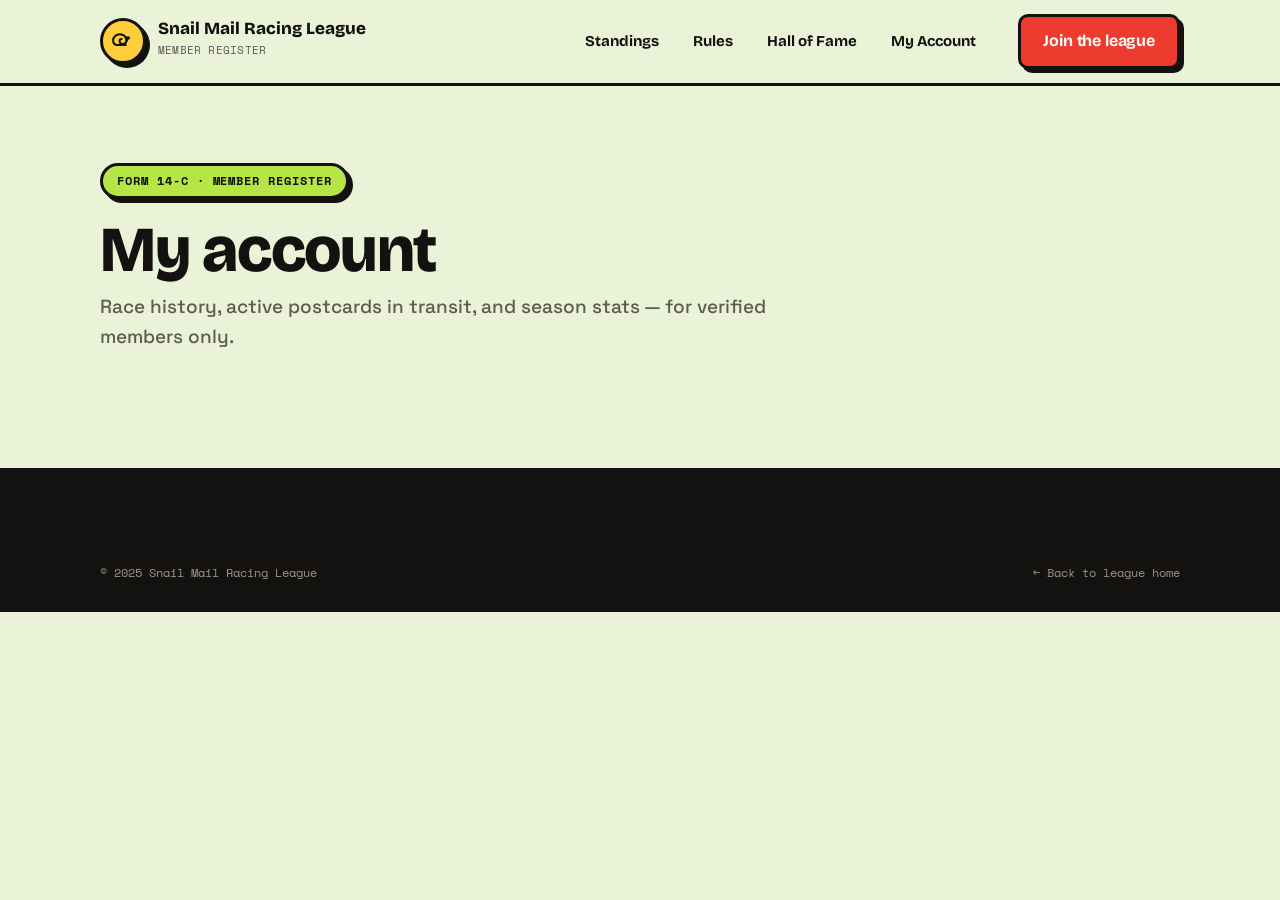
==== account/index.html @ 1b7a79d8 "Add Wix Headless integration and member account pages. Wire CMS, forms, blog, and events on the home" ====
<!DOCTYPE html>
<html lang="en">
<head>
<meta charset="UTF-8" />
<meta name="viewport" content="width=device-width, initial-scale=1.0" />
<title>My Account — Snail Mail Racing League</title>
<meta name="description" content="Member login, race history, and active postcards in transit for the Snail Mail Racing League." />
<link rel="preconnect" href="https://fonts.googleapis.com">
<link rel="preconnect" href="https://fonts.gstatic.com" crossorigin>
<link href="https://fonts.googleapis.com/css2?family=Bricolage+Grotesque:opsz,wght@12..96,500;12..96,600;12..96,700;12..96,800&family=Space+Grotesk:wght@400;500;600;700&family=Space+Mono:wght@400;700&display=swap" rel="stylesheet">
<link rel="stylesheet" href="../styles.css" />
<link rel="stylesheet" href="account.css" />
<script>
window.WIX_CONFIG = {"siteId":"56d7087c-434a-45a1-a38b-277ff14c6016","clientId":"5b263943-273d-425f-b980-0eb2873c2864","cms":{"collections":{"standings":"StandingsRow","hallOfFame":"LegendaryDelivery","testimonials":"MemberTestimonial","memberRaces":"MemberRace"}},"form":{"formId":"121851fd-1c38-4a16-9047-cd9281657eea","targets":["full_name","email","country","preferred_race_format","message"]}};
</script>
</head>
<body>

<header>
  <div class="wrap nav">
    <a class="brand" href="/" aria-label="Snail Mail Racing League home">
      <span class="crest" aria-hidden="true">
        <svg viewBox="0 0 100 100" fill="none"><g stroke="#141210" stroke-width="6" fill="none" stroke-linecap="round" stroke-linejoin="round"><path d="M34 62 c-8 0 -13 -6 -13 -14 c0 -10 9 -18 20 -18 c11 0 19 8 19 18 c0 6 -5 11 -11 11 c-5 0 -9 -4 -9 -9 c0 -4 3 -6 6 -6"/><path d="M34 62 h24"/><path d="M58 55 l8 -16 M64 39 l4 3 M60 40 l4 3"/></g></svg>
      </span>
      <span><span class="bt">Snail Mail Racing League</span><span class="bs">Member Register</span></span>
    </a>
    <nav class="navlinks" aria-label="Primary">
      <a href="/#standings">Standings</a>
      <a href="/#rules">Rules</a>
      <a href="/#hall-of-fame">Hall of Fame</a>
      <a href="/account/index.html" aria-current="page">My Account</a>
    </nav>
    <a href="/#register" class="btn nav-join">Join the league</a>
  </div>
</header>

<main class="section account-page">
  <div class="wrap">
    <span class="eyebrow">Form 14-C · Member Register</span>
    <h1 class="section-title">My account</h1>
    <p class="section-lede">Race history, active postcards in transit, and season stats — for verified members only.</p>

    <!-- logged out -->
    <div id="guestView" class="account-card" hidden>
      <h2>Sign in to view your races</h2>
      <p>Log in with your league member account to see postcards in transit and past season entries. New members can register on the Wix login page — it is the same flow.</p>
      <button type="button" class="btn btn--lg" id="loginBtn">Log in / Sign up</button>
      <p class="ref" style="margin-top:16px">No account yet? <a href="/#register" class="linkarrow">Join the league first</a></p>
    </div>

    <!-- logged in -->
    <div id="memberView" hidden>
      <div class="account-grid">
        <section class="account-card profile-card">
          <img id="avatar" class="avatar" alt="" width="88" height="88" hidden />
          <div>
            <h2 id="displayName">Member</h2>
            <p id="memberEmail" class="muted"></p>
            <p id="memberSince" class="ref"></p>
            <button type="button" class="btn btn--ghost" id="logoutBtn" style="margin-top:14px">Log out</button>
          </div>
        </section>

        <section class="account-card stats-card">
          <h3>Season stats</h3>
          <ul class="stat-list">
            <li><b id="statSeasons">—</b><span>seasons competed</span></li>
            <li><b id="statTransit">—</b><span>postcards in transit</span></li>
            <li><b id="statBest">—</b><span>longest active transit (days)</span></li>
          </ul>
        </section>
      </div>

      <section class="account-card" style="margin-top:22px">
        <h3>Active postcards in transit</h3>
        <p class="muted" style="margin-bottom:16px">Entries tied to your member account. Empty is normal for a new racer.</p>
        <div class="table-frame">
          <div class="table-scroll">
            <table class="standings account-table">
              <thead>
                <tr>
                  <th scope="col">Route</th>
                  <th scope="col">Season</th>
                  <th scope="col">Days in transit</th>
                  <th scope="col">Status</th>
                </tr>
              </thead>
              <tbody id="raceBody"></tbody>
            </table>
          </div>
        </div>
        <p id="raceEmpty" class="ref" hidden>No active entries yet. <a href="/#register">Register for this season</a>.</p>
      </section>
    </div>

    <p id="loadErr" class="err" style="display:none;margin-top:16px"></p>
  </div>
</main>

<footer id="contact" style="margin-top:40px">
  <div class="wrap">
    <div class="foot-bottom" style="border-top:none;padding-top:0">
      <span>© 2025 Snail Mail Racing League</span>
      <span><a href="/">← Back to league home</a></span>
    </div>
  </div>
</footer>

<script type="module" src="account.mjs"></script>
</body>
</html>
---- styles.css ----
/* ============================================================
   SNAIL MAIL RACING LEAGUE — Neo-brutalist postal sticker-book
   ============================================================ */
:root{
  --bg:#EAF3D7;        /* pale slime wash — deliberately NOT sepia cream */
  --paper:#FFFEF9;     /* bright card surface */
  --ink:#141210;       /* near-black: text + every outline */
  --muted:#5F5A4E;
  --red:#EE3B2F;       /* poppy postal red */
  --blue:#2F63FF;      /* electric airmail blue */
  --lime:#B6E645;      /* snail-slime green, the loud accent */
  --yellow:#FFCE3A;    /* stamp yellow */
  --pink:#FF7DB0;      /* sticker pink */

  --disp:"Bricolage Grotesque", system-ui, sans-serif;
  --body:"Space Grotesk", system-ui, sans-serif;
  --mono:"Space Mono", ui-monospace, monospace;

  --maxw:1200px;
  --pad:clamp(18px,5vw,60px);
  --sec:clamp(60px,8vw,110px);

  --bd:3px solid var(--ink);
  --sh:6px 6px 0 var(--ink);
  --sh-sm:4px 4px 0 var(--ink);
  --sh-lg:10px 10px 0 var(--ink);
}

*{box-sizing:border-box;margin:0;padding:0}
html{scroll-behavior:smooth}
@media (prefers-reduced-motion: reduce){
  html{scroll-behavior:auto}
  *,*::before,*::after{animation-duration:.001ms!important;animation-iteration-count:1!important;transition-duration:.001ms!important}
  .reveal{opacity:1!important;transform:none!important}
  .marquee__track{animation:none!important}
}

body{
  font-family:var(--body);
  background:var(--bg);
  color:var(--ink);
  line-height:1.55;
  -webkit-font-smoothing:antialiased;
  overflow-x:hidden;
}
img,svg{display:block;max-width:100%}
a{color:inherit;text-decoration:none}
button{font-family:inherit;cursor:pointer;border:none;background:none;color:inherit}
:focus-visible{outline:3px solid var(--blue);outline-offset:3px}

/* ---------- shared type ---------- */
h1,h2,h3,h4{font-family:var(--disp);line-height:1.02;letter-spacing:-.02em;font-weight:800}
.eyebrow{
  display:inline-block;font-family:var(--mono);font-weight:700;font-size:12px;
  letter-spacing:.08em;text-transform:uppercase;color:var(--ink);
  background:var(--lime);border:var(--bd);border-radius:999px;
  padding:6px 14px;box-shadow:var(--sh-sm);
}
.ref{font-family:var(--mono);font-size:11px;letter-spacing:.04em;color:var(--muted);text-transform:uppercase}
.section-title{font-family:var(--disp);font-weight:800;font-size:clamp(32px,6vw,64px);margin:18px 0 10px}
.section-lede{font-size:clamp(15px,2vw,19px);color:var(--muted);max-width:58ch;font-weight:500}

/* ---------- layout ---------- */
.wrap{max-width:var(--maxw);margin:0 auto;padding-inline:var(--pad)}
.section{padding-block:var(--sec);position:relative;overflow:hidden}
.section--tint{background:var(--paper);border-block:var(--bd)}
.section--dark{background:var(--ink);color:var(--paper)}
.section + .section--tint{border-top:var(--bd)}

/* section corner sticker */
.stamp-wm{position:absolute;width:132px;height:132px;z-index:0;pointer-events:none;
  filter:drop-shadow(4px 4px 0 rgba(20,18,16,.9));transform:rotate(-9deg)}
.stamp-wm svg{width:100%;height:100%}
.section > .wrap{position:relative;z-index:1}

/* ---------- buttons ---------- */
.btn{
  display:inline-flex;align-items:center;justify-content:center;gap:8px;
  font-family:var(--disp);font-weight:700;font-size:16px;letter-spacing:-.01em;
  background:var(--red);color:var(--paper);
  border:var(--bd);border-radius:10px;padding:12px 22px;
  box-shadow:var(--sh-sm);transition:transform .08s ease, box-shadow .08s ease;
}
.btn:hover{transform:translate(3px,3px);box-shadow:1px 1px 0 var(--ink)}
.btn:active{transform:translate(4px,4px);box-shadow:0 0 0 var(--ink)}
.btn--lg{font-size:19px;padding:16px 30px;border-radius:12px;box-shadow:var(--sh)}
.btn--lg:hover{transform:translate(3px,3px);box-shadow:3px 3px 0 var(--ink)}
.btn--ghost{background:var(--paper);color:var(--ink)}
.btn--lime{background:var(--lime);color:var(--ink)}
.btn--light{background:var(--paper);color:var(--ink)}

/* ---------- marquee ticker ---------- */
.marquee{background:var(--ink);color:var(--lime);border-bottom:var(--bd);overflow:hidden;
  font-family:var(--mono);font-weight:700;font-size:13px;letter-spacing:.05em;text-transform:uppercase}
.marquee__track{display:inline-flex;white-space:nowrap;padding-block:9px;animation:scroll 26s linear infinite}
.marquee__track span{padding-inline:26px}
.marquee__track .snl{color:var(--yellow)}
@keyframes scroll{from{transform:translateX(0)}to{transform:translateX(-50%)}}

/* ---------- header ---------- */
header{position:sticky;top:0;z-index:200;background:var(--bg);border-bottom:var(--bd)}
.nav{display:flex;align-items:center;gap:22px;padding-block:14px}
.brand{display:flex;align-items:center;gap:12px;flex-shrink:0}
.brand .crest{width:46px;height:46px;background:var(--yellow);border:var(--bd);border-radius:50%;
  display:grid;place-items:center;box-shadow:var(--sh-sm);flex-shrink:0}
.brand .crest svg{width:34px;height:34px}
.brand .bt{font-family:var(--disp);font-weight:800;font-size:17px;line-height:1;display:block}
.brand .bs{font-family:var(--mono);font-size:10.5px;color:var(--muted);letter-spacing:.02em;text-transform:uppercase}
.navlinks{display:flex;gap:6px;margin-left:auto}
.navlinks a{font-family:var(--disp);font-weight:700;font-size:15px;padding:8px 12px;border-radius:8px;border:2px solid transparent}
.navlinks a:hover{background:var(--lime);border:var(--bd)}
.nav-join{margin-left:6px}
.hamburger{display:none;width:46px;height:46px;border:var(--bd);border-radius:10px;background:var(--lime);
  box-shadow:var(--sh-sm);position:relative}
.hamburger span,.hamburger span::before,.hamburger span::after{
  content:"";position:absolute;left:50%;transform:translateX(-50%);width:22px;height:3px;background:var(--ink);border-radius:2px}
.hamburger span{top:50%;margin-top:-1.5px}
.hamburger span::before{top:-7px}.hamburger span::after{top:7px}
.mobile-menu{display:none;flex-direction:column;gap:8px;padding:16px var(--pad);border-bottom:var(--bd);background:var(--bg)}
.mobile-menu.open{display:flex}
.mobile-menu a{font-family:var(--disp);font-weight:700;font-size:18px;padding:8px 0}
.mobile-menu a.btn{padding:14px;justify-content:center}

/* ---------- hero ---------- */
.hero{padding-block:clamp(40px,6vw,86px);position:relative}
.hero .wrap{display:grid;grid-template-columns:1.05fr .95fr;gap:clamp(24px,4vw,56px);align-items:center}
.hero-copy h1{font-size:clamp(48px,9vw,104px);font-weight:800;margin:20px 0 6px;letter-spacing:-.03em}
.hero-copy h1 .ghost{display:block;visibility:hidden;height:0;overflow:hidden}
.hero-copy h1 .typed{display:inline}
.hero .u-line{display:block;height:16px;width:min(340px,70%);background:var(--lime);border:var(--bd);border-radius:999px;
  margin:6px 0 22px;box-shadow:var(--sh-sm)}
.caret{display:inline-block;width:.6ch;height:.86em;background:var(--red);margin-left:4px;transform:translateY(.08em);animation:blink 1s step-end infinite}
@keyframes blink{50%{opacity:0}}
.stat{font-size:16px;color:var(--ink);font-weight:500;margin-bottom:26px;max-width:46ch}
.stat b{font-family:var(--disp);font-weight:800;background:var(--yellow);border:2px solid var(--ink);border-radius:7px;padding:1px 8px;display:inline-block;box-shadow:2px 2px 0 var(--ink)}
.hero-cta{display:flex;gap:14px;flex-wrap:wrap}

.postcard-stage{position:relative;display:grid;place-items:center;min-height:360px}
.postcard{width:100%;max-width:520px}
.postcard.animate{animation:placein .7s cubic-bezier(.2,.8,.2,1) both}
@keyframes placein{from{opacity:0;transform:translateY(30px) rotate(-4deg)}to{opacity:1;transform:none}}
.stalks{transform-box:fill-box;transform-origin:bottom center;animation:wiggle 3.4s ease-in-out infinite}
@keyframes wiggle{0%,100%{transform:rotate(0)}25%{transform:rotate(4deg)}75%{transform:rotate(-4deg)}}

/* hero stickers */
.sticker{position:absolute;border:var(--bd);box-shadow:var(--sh);font-family:var(--mono);font-weight:700;
  text-transform:uppercase;transition:transform .12s ease;z-index:3}
.sticker:hover{transform:rotate(0) scale(1.05)}
.s-slow{top:2%;right:0;width:104px;height:104px;border-radius:50%;background:var(--yellow);
  display:grid;place-items:center;text-align:center;font-size:11px;line-height:1.15;color:var(--ink);
  padding:10px;transform:rotate(11deg)}
.s-mph{bottom:6%;left:-2%;width:88px;height:88px;border-radius:50%;background:var(--red);color:var(--paper);
  display:grid;place-items:center;text-align:center;transform:rotate(-8deg)}
.s-mph b{font-family:var(--disp);font-size:24px;display:block;line-height:.9}
.s-mph small{font-size:9px}
.s-since{top:44%;left:-4%;background:var(--blue);color:var(--paper);font-size:11px;padding:7px 12px;
  border-radius:8px;transform:rotate(-7deg)}

/* ---------- transit (bonus) dark block ---------- */
.transit-head{display:flex;gap:30px;justify-content:space-between;align-items:flex-end;flex-wrap:wrap;margin-bottom:36px}
.transit-head h2{font-size:clamp(30px,5vw,52px);color:var(--paper);margin-top:14px}
.transit-head p{max-width:40ch;color:#D9E6C4;font-weight:500}
.transit .eyebrow{background:var(--yellow)}
.leaders{display:grid;grid-template-columns:repeat(3,1fr);gap:20px}
.leader{background:var(--paper);color:var(--ink);border:var(--bd);border-radius:14px;padding:22px;box-shadow:var(--sh)}
.lead-rank{font-family:var(--mono);font-size:11px;text-transform:uppercase;letter-spacing:.06em;
  background:var(--lime);border:2px solid var(--ink);border-radius:999px;padding:3px 10px;display:inline-block}
.lead-route{font-family:var(--disp);font-weight:800;font-size:20px;margin:14px 0 2px}
.lead-handle{font-family:var(--mono);font-size:13px;color:var(--muted)}
.bignum{margin:16px 0 8px;line-height:.9}
.bignum .dval{font-family:var(--disp);font-weight:800;font-size:clamp(44px,7vw,66px);color:var(--red)}
.bignum small{display:block;font-family:var(--mono);font-size:11px;text-transform:uppercase;letter-spacing:.06em;color:var(--muted);margin-top:4px}
.clock{display:flex;align-items:baseline;gap:8px;border-top:2px dashed var(--ink);padding-top:12px}
.clock span{font-family:var(--mono);font-size:10px;text-transform:uppercase;letter-spacing:.08em;color:var(--muted)}
.clock b{font-family:var(--mono);font-weight:700;font-size:15px;margin-left:auto}

/* ---------- how it works ---------- */
.how-grid{display:grid;grid-template-columns:repeat(3,1fr);gap:22px;margin-top:40px}
.step{background:var(--paper);border:var(--bd);border-radius:16px;padding:28px;box-shadow:var(--sh);position:relative}
.step:nth-child(1){background:#FFF6D6}
.step:nth-child(2){background:#E7F0FF}
.step:nth-child(3){background:#EDFBCB}
.snum{position:absolute;top:-20px;left:24px;width:44px;height:44px;background:var(--ink);color:var(--paper);
  border-radius:50%;display:grid;place-items:center;font-family:var(--disp);font-weight:800;font-size:20px;border:var(--bd)}
.sicon{width:40px;height:40px;color:var(--ink);margin:14px 0 14px}
.step h3{font-size:22px;margin-bottom:8px}
.step p{font-size:14.5px;color:var(--muted);font-weight:500}

/* ---------- standings ---------- */
.standings-head{margin-bottom:34px}
.table-frame{background:var(--paper);border:var(--bd);border-radius:16px;box-shadow:var(--sh-lg);overflow:hidden}
.table-scroll{overflow-x:auto}
table.standings{width:100%;border-collapse:collapse;min-width:640px}
table.standings caption{text-align:left;font-family:var(--mono);font-size:11px;color:var(--muted);
  padding:14px 20px;text-transform:uppercase;letter-spacing:.04em;border-bottom:var(--bd)}
.standings thead th{background:var(--red);color:var(--paper);font-family:var(--mono);font-weight:700;
  font-size:11px;text-transform:uppercase;letter-spacing:.06em;text-align:left;padding:12px 16px}
.standings tbody td{padding:15px 16px;border-bottom:2px solid #EDE7D6;font-size:15px;vertical-align:middle}
.standings tbody tr:nth-child(even){background:#FBFAF2}
.standings tbody tr:last-child td{border-bottom:none}
.rk{font-family:var(--disp);font-weight:800;font-size:22px;width:52px}
.handle{font-family:var(--mono);font-size:13px;font-weight:700}
.flagcell{white-space:nowrap}.flagcell .fg{margin-right:8px;font-size:18px}
.days{font-family:var(--disp);font-weight:800;font-size:22px;white-space:nowrap}
.days small{font-family:var(--mono);font-weight:400;font-size:10px;color:var(--muted);margin-left:5px;text-transform:uppercase}
.badge{display:inline-block;font-family:var(--mono);font-weight:700;font-size:11px;text-transform:uppercase;
  letter-spacing:.04em;padding:4px 11px;border:2px solid var(--ink);border-radius:999px}
.badge--transit{background:var(--blue);color:var(--paper)}
.badge--arrived{background:var(--lime);color:var(--ink)}
.badge--lost{background:#E3DED0;color:var(--muted)}
.table-foot{display:flex;justify-content:space-between;align-items:center;gap:16px;flex-wrap:wrap;margin-top:18px}
.linkarrow{display:inline-flex;align-items:center;gap:6px;font-family:var(--disp);font-weight:700;font-size:14px;
  border-bottom:3px solid var(--lime);padding-bottom:2px}
.linkarrow:hover{border-color:var(--red)}
.linkarrow svg{transition:transform .12s ease}.linkarrow:hover svg{transform:translateX(3px)}

/* ---------- rules ---------- */
.rules-doc{margin-top:36px;background:var(--paper);border:var(--bd);border-radius:16px;box-shadow:var(--sh);overflow:hidden}
.docref{display:flex;justify-content:space-between;gap:14px;flex-wrap:wrap;background:var(--ink);color:var(--paper);
  font-family:var(--mono);font-size:11px;text-transform:uppercase;letter-spacing:.05em;padding:12px 24px}
.clause{display:flex;gap:22px;padding:30px 24px;border-bottom:2px dashed #E0DAC8}
.clause:last-child{border-bottom:none}
.cnum{flex-shrink:0;width:56px;height:56px;background:var(--yellow);border:var(--bd);border-radius:12px;
  display:grid;place-items:center;font-family:var(--disp);font-weight:800;font-size:24px;box-shadow:var(--sh-sm)}
.clause:nth-child(3) .cnum{background:var(--blue);color:var(--paper)}
.clause:nth-child(4) .cnum{background:var(--lime)}
.clause:nth-child(5) .cnum{background:var(--pink)}
.clause h3{font-size:23px;margin-bottom:6px}
.clause > div > p{color:var(--muted);font-weight:500;margin-bottom:12px}
.subs{list-style:none;display:grid;gap:9px}
.subs li{position:relative;padding-left:24px;font-size:14.5px;font-weight:500}
.subs li::before{content:"";position:absolute;left:0;top:7px;width:11px;height:11px;background:var(--red);border:2px solid var(--ink)}
.subs b{font-weight:700}

/* ---------- hall of fame ---------- */
.hof-head{display:flex;justify-content:space-between;align-items:flex-end;gap:24px;flex-wrap:wrap;margin-bottom:32px}
.hof-controls{display:flex;gap:10px}
.hof-controls button{width:52px;height:52px;border:var(--bd);border-radius:50%;background:var(--lime);
  display:grid;place-items:center;box-shadow:var(--sh-sm);transition:transform .08s ease,box-shadow .08s ease}
.hof-controls button:hover{transform:translate(3px,3px);box-shadow:1px 1px 0 var(--ink)}
.hof-rail{display:flex;gap:22px;overflow-x:auto;scroll-snap-type:x mandatory;padding:8px 4px 24px;scrollbar-width:thin}
.hof-card{scroll-snap-align:start;flex:0 0 340px;background:var(--paper);border:var(--bd);border-radius:16px;
  box-shadow:var(--sh);overflow:hidden;display:flex;flex-direction:column}
.hof-card .pcwrap{background:var(--bg);border-bottom:var(--bd);padding:18px}
.hof-card .pcwrap svg{width:100%}
.hof-card .body{padding:22px;display:flex;flex-direction:column;flex:1}
.hof-card .season{align-self:flex-start;font-family:var(--mono);font-weight:700;font-size:10.5px;text-transform:uppercase;
  letter-spacing:.05em;background:var(--yellow);border:2px solid var(--ink);border-radius:999px;padding:3px 10px}
.hof-card h3{font-size:24px;margin:12px 0 4px}
.hof-card .route{font-family:var(--mono);font-size:11.5px;color:var(--muted);margin-bottom:12px}
.hof-days{font-family:var(--disp);font-weight:800;font-size:34px;color:var(--red);line-height:1;margin-bottom:12px}
.hof-days small{font-family:var(--mono);font-weight:400;font-size:10px;color:var(--muted);text-transform:uppercase;display:block;margin-top:4px}
.hof-card .story{font-size:13.5px;color:var(--ink);font-weight:500;flex:1}
.hof-card .whom{font-family:var(--mono);font-size:12px;color:var(--muted);margin-top:14px;padding-top:12px;border-top:2px dashed #E0DAC8}

/* ---------- spotlight ---------- */
.spotlight-grid{display:grid;grid-template-columns:1fr 1fr;gap:22px;margin-top:36px}
.quote{background:var(--paper);border:var(--bd);border-radius:16px;padding:30px;box-shadow:var(--sh);position:relative}
.quote:nth-child(2){background:#E7F0FF}
.qmark{font-family:var(--disp);font-weight:800;font-size:70px;line-height:.4;color:var(--lime);
  -webkit-text-stroke:2px var(--ink);display:block;height:36px}
.quote p{font-size:18px;font-weight:500;margin:6px 0 18px}
.who{display:flex;align-items:center;gap:12px}
.who .fg{font-size:30px}
.who .nm{font-family:var(--disp);font-weight:800;font-size:16px}
.who .mt{font-family:var(--mono);font-size:11px;color:var(--muted)}

/* ---------- gazette ---------- */
.gaz-grid{display:grid;grid-template-columns:repeat(3,1fr);gap:22px;margin-top:38px}
.post{background:var(--paper);border:var(--bd);border-radius:16px;padding:24px;box-shadow:var(--sh);
  display:flex;flex-direction:column;transition:transform .1s ease,box-shadow .1s ease}
.post:hover{transform:translate(3px,3px);box-shadow:3px 3px 0 var(--ink)}
.post .cat{align-self:flex-start;font-family:var(--mono);font-weight:700;font-size:10.5px;text-transform:uppercase;
  letter-spacing:.05em;background:var(--lime);border:2px solid var(--ink);border-radius:999px;padding:3px 11px}
.post:nth-child(2) .cat{background:var(--pink)}
.post:nth-child(3) .cat{background:var(--yellow)}
.pdate{font-family:var(--mono);font-size:11px;color:var(--muted);margin:12px 0 6px}
.post h3{font-size:20px;margin-bottom:10px;flex:0}
.post p{font-size:14px;color:var(--muted);font-weight:500;flex:1}
.post .linkarrow{margin-top:16px;align-self:flex-start}

/* ---------- events ---------- */
.ev-grid{display:grid;grid-template-columns:repeat(3,1fr);gap:22px;margin-top:38px}
.event{background:var(--paper);border:var(--bd);border-radius:16px;padding:26px;box-shadow:var(--sh);
  display:flex;flex-direction:column;gap:8px}
.edate{font-family:var(--mono);font-weight:700;font-size:12px;color:var(--red);text-transform:uppercase;letter-spacing:.04em}
.event h3{font-size:23px}
.eloc{font-size:13px;color:var(--muted);font-weight:500;flex:1}
.event .btn{align-self:flex-start;margin-top:8px}

/* ---------- register form ---------- */
.form-shell{display:grid;grid-template-columns:.85fr 1.15fr;gap:0;margin-top:38px;
  border:var(--bd);border-radius:18px;box-shadow:var(--sh-lg);overflow:hidden}
.form-aside{background:var(--blue);color:var(--paper);padding:34px;position:relative}
.cn22{position:absolute;top:16px;right:16px;font-family:var(--mono);font-size:10px;letter-spacing:.06em;
  border:2px solid var(--paper);border-radius:6px;padding:3px 8px;transform:rotate(6deg)}
.form-aside .eyebrow{background:var(--yellow)}
.form-aside h3{font-size:27px;margin:16px 0 12px;color:var(--paper)}
.form-aside > p{font-size:14.5px;color:#DCE6FF;font-weight:500;margin-bottom:22px}
.form-aside ul{list-style:none;display:grid;gap:14px}
.form-aside li{display:flex;align-items:baseline;gap:12px}
.form-aside li b{font-family:var(--disp);font-weight:800;font-size:30px;background:var(--yellow);color:var(--ink);
  border:2px solid var(--ink);border-radius:8px;padding:0 8px;box-shadow:2px 2px 0 rgba(0,0,0,.5)}
.form-aside li span{font-size:13px;color:#DCE6FF;font-weight:500}
.form-body{background:var(--paper);padding:34px}
.form-row{display:grid;grid-template-columns:1fr 1fr;gap:18px}
.field{margin-bottom:18px;display:flex;flex-direction:column}
.field label{font-family:var(--disp);font-weight:700;font-size:14px;margin-bottom:7px}
.req{color:var(--red)}
.field input,.field select,.field textarea{font-family:var(--body);font-size:15px;padding:12px 14px;
  border:var(--bd);border-radius:10px;background:var(--bg);color:var(--ink);width:100%}
.field textarea{min-height:96px;resize:vertical}
.field input:focus,.field select:focus,.field textarea:focus{outline:none;background:var(--paper);
  box-shadow:var(--sh-sm)}
.err{display:none;font-family:var(--mono);font-size:11px;color:var(--red);margin-top:6px;font-weight:700}
.field.invalid input,.field.invalid select{border-color:var(--red);background:#FDEBEA}
.field.invalid .err{display:block}
.reassure{display:flex;gap:8px;align-items:flex-start;font-size:12.5px;color:var(--muted);font-weight:500;margin:6px 0 20px}
.reassure svg{flex-shrink:0;margin-top:2px;color:var(--blue)}
.form-success{display:none;text-align:center;padding:40px 20px}
.form-success.show{display:block;animation:pop .5s cubic-bezier(.2,1.3,.4,1) both}
@keyframes pop{from{opacity:0;transform:scale(.7)}to{opacity:1;transform:none}}
.stampok{width:120px;height:120px;margin:0 auto 16px;color:var(--red)}
.form-success h3{font-size:26px;margin-bottom:8px}
.form-success p{color:var(--muted);font-weight:500;max-width:38ch;margin:0 auto}

/* ---------- faq ---------- */
.faq-list{margin-top:34px;display:grid;gap:14px;max-width:820px}
.faq-item{background:var(--paper);border:var(--bd);border-radius:12px;box-shadow:var(--sh-sm);overflow:hidden}
.faq-item.open{box-shadow:var(--sh)}
.faq-q{width:100%;display:flex;align-items:center;justify-content:space-between;gap:16px;
  padding:18px 22px;font-family:var(--disp);font-weight:700;font-size:17px;text-align:left}
.fic{font-family:var(--disp);font-weight:800;font-size:26px;line-height:1;width:34px;height:34px;flex-shrink:0;
  background:var(--lime);border:2px solid var(--ink);border-radius:8px;display:grid;place-items:center;transition:transform .18s ease}
.faq-item.open .fic{transform:rotate(45deg);background:var(--red);color:var(--paper)}
.faq-a{max-height:0;overflow:hidden;transition:max-height .28s ease}
.faq-a p{padding:0 22px 20px;font-size:14.5px;color:var(--muted);font-weight:500}

/* ---------- cta band ---------- */
.cta-band{background:var(--lime);text-align:center;border-block:var(--bd)}
.cta-band .crest-lg{width:86px;height:86px;margin:0 auto 18px;background:var(--paper);border:var(--bd);border-radius:50%;
  display:grid;place-items:center;box-shadow:var(--sh);color:var(--ink)}
.cta-band .crest-lg svg{width:60px;height:60px}
.cta-band h2{font-size:clamp(30px,6vw,58px);max-width:20ch;margin:0 auto 12px}
.cta-band > .wrap > p{font-family:var(--mono);font-size:13px;text-transform:uppercase;letter-spacing:.04em;margin-bottom:26px}
.cta-band .stamp-wm{transform:rotate(12deg)}

/* ---------- footer ---------- */
footer{background:var(--ink);color:var(--paper);padding-block:56px 30px}
.foot-grid{display:grid;grid-template-columns:1.4fr 1fr 1fr 1fr;gap:34px}
.foot-brand .crest{width:52px;height:52px;background:var(--lime);border:3px solid var(--paper);border-radius:50%;
  display:grid;place-items:center;color:var(--ink);margin-bottom:14px}
.foot-brand .crest svg{width:38px;height:38px}
.foot-brand .bt{font-family:var(--disp);font-weight:800;font-size:19px;margin-bottom:8px}
.foot-brand p{font-size:14px;color:#C9C4B6;font-weight:500;max-width:34ch}
.powered{display:inline-block;margin-top:16px;font-family:var(--mono);font-size:12px;color:var(--lime);
  border-bottom:2px solid var(--lime);padding-bottom:2px}
.foot-col h4{font-family:var(--mono);font-size:12px;text-transform:uppercase;letter-spacing:.08em;color:var(--yellow);margin-bottom:14px}
.foot-col a,.foot-col p{display:block;font-size:14px;color:#DEDACD;margin-bottom:9px;font-weight:500}
.foot-col a:hover{color:var(--lime)}
.foot-social{display:flex;gap:10px}
.foot-social a{width:40px;height:40px;border:2px solid var(--paper);border-radius:10px;display:grid;place-items:center;margin:0}
.foot-social a:hover{background:var(--lime);color:var(--ink);border-color:var(--lime)}
.foot-bottom{display:flex;justify-content:space-between;gap:16px;flex-wrap:wrap;margin-top:40px;padding-top:22px;
  border-top:2px solid #3A362E;font-family:var(--mono);font-size:11.5px;color:#9A9484}
.foot-bottom a:hover{color:var(--lime)}

/* ---------- sticky mobile join ---------- */
.sticky-join{position:fixed;left:0;right:0;bottom:0;z-index:250;display:none;align-items:center;gap:14px;
  justify-content:space-between;background:var(--bg);border-top:var(--bd);padding:12px var(--pad);transform:translateY(120%);transition:transform .25s ease}
.sticky-join.show{transform:translateY(0)}
.sj-txt{font-family:var(--body);font-size:13px;color:var(--ink);font-weight:500}
.sj-txt b{font-family:var(--disp);font-weight:800;display:block;font-size:15px}

/* ---------- reveal ---------- */
.reveal{opacity:0;transform:translateY(22px)}
.reveal.in{opacity:1;transform:none;transition:opacity .5s ease,transform .5s cubic-bezier(.2,.8,.2,1)}

/* ---------- responsive ---------- */
@media (max-width:960px){
  .hero .wrap{grid-template-columns:1fr}
  .postcard-stage{order:-1;min-height:300px}
  .how-grid,.gaz-grid,.ev-grid{grid-template-columns:1fr 1fr}
  .leaders{grid-template-columns:1fr}
  .form-shell{grid-template-columns:1fr}
}
@media (max-width:760px){
  .navlinks,.nav-join{display:none}
  .hamburger{display:block;margin-left:auto}
  .how-grid,.gaz-grid,.ev-grid,.spotlight-grid,.form-row{grid-template-columns:1fr}
  .sticky-join{display:flex}
  body{padding-bottom:76px}
  .hof-card{flex-basis:280px}
  .stamp-wm{width:96px;height:96px}
}
---- account/account.css ----
.account-page { padding-block: clamp(40px, 6vw, 80px); }
.account-card {
  background: var(--paper);
  border: var(--bd);
  border-radius: 16px;
  padding: 28px;
  box-shadow: var(--sh);
}
.account-grid {
  display: grid;
  grid-template-columns: 1.2fr 1fr;
  gap: 22px;
  margin-top: 28px;
}
.profile-card { display: flex; gap: 20px; align-items: flex-start; }
.avatar {
  width: 88px; height: 88px; border-radius: 50%;
  border: var(--bd); object-fit: cover; background: var(--lime);
}
.muted { color: var(--muted); font-weight: 500; }
.stat-list { list-style: none; display: grid; gap: 14px; margin-top: 12px; }
.stat-list li { display: flex; align-items: baseline; gap: 12px; }
.stat-list b {
  font-family: var(--disp); font-weight: 800; font-size: 28px;
  background: var(--yellow); border: 2px solid var(--ink); border-radius: 8px;
  padding: 0 10px; box-shadow: 2px 2px 0 var(--ink); min-width: 52px; text-align: center;
}
.stat-list span { font-size: 14px; color: var(--muted); }
.account-table { min-width: 520px; }
@media (max-width: 760px) {
  .account-grid { grid-template-columns: 1fr; }
  .profile-card { flex-direction: column; align-items: center; text-align: center; }
}
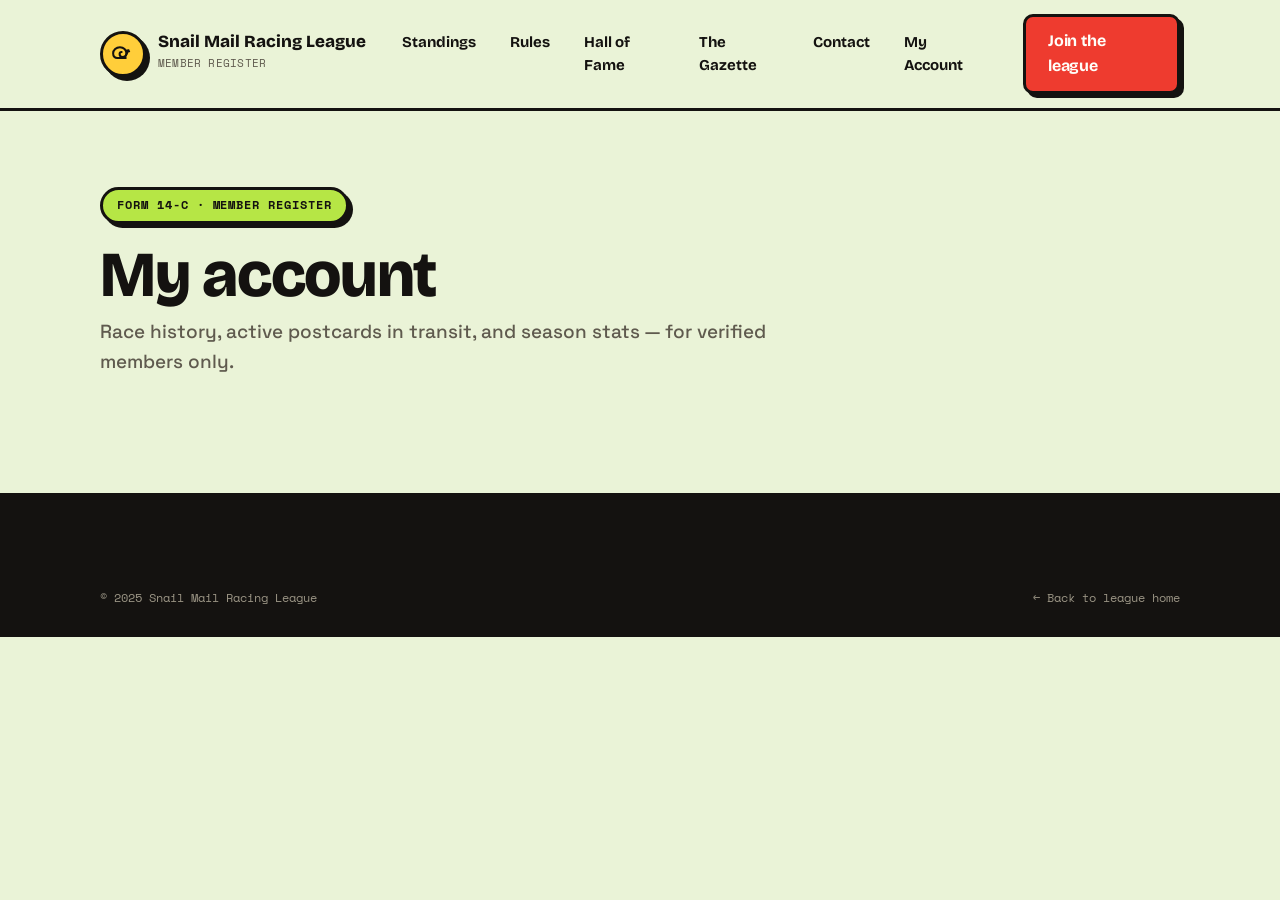
==== commit f3ce4aa1: "Add multi-page routes and wire CMS testimonials to spec counts. Introduce standings, rules, hall-of-" ====
--- a/account/index.html
+++ b/account/index.html
@@ -25,10 +25,12 @@
       <span><span class="bt">Snail Mail Racing League</span><span class="bs">Member Register</span></span>
     </a>
     <nav class="navlinks" aria-label="Primary">
-      <a href="/#standings">Standings</a>
-      <a href="/#rules">Rules</a>
-      <a href="/#hall-of-fame">Hall of Fame</a>
-      <a href="/account/index.html" aria-current="page">My Account</a>
+      <a href="/standings.html">Standings</a>
+      <a href="/rules.html">Rules</a>
+      <a href="/hall-of-fame.html">Hall of Fame</a>
+      <a href="/blog.html">The Gazette</a>
+      <a href="/contact.html">Contact</a>
+      <a href="/account.html" aria-current="page">My Account</a>
     </nav>
     <a href="/#register" class="btn nav-join">Join the league</a>
   </div>
--- a/styles.css
+++ b/styles.css
@@ -392,4 +392,14 @@
   body{padding-bottom:76px}
   .hof-card{flex-basis:280px}
   .stamp-wm{width:96px;height:96px}
-}
+  .contact-grid{grid-template-columns:1fr}
+}
+
+/* ---------- subpages ---------- */
+.page-main{padding-block:clamp(48px,7vw,96px)}
+.hof-page-grid{display:grid;grid-template-columns:repeat(auto-fill,minmax(300px,1fr));gap:22px;margin-top:36px}
+.hof-card--grid{flex:none;display:flex;flex-direction:column}
+.contact-grid{display:grid;grid-template-columns:1fr 1.4fr;gap:28px;margin-top:36px;align-items:start}
+.contact-card{background:var(--paper);border:var(--bd);border-radius:16px;padding:28px;box-shadow:var(--sh)}
+.contact-card h2{font-size:22px;margin-bottom:16px}
+.contact-form-wrap{background:var(--paper);border:var(--bd);border-radius:16px;padding:28px;box-shadow:var(--sh)}
